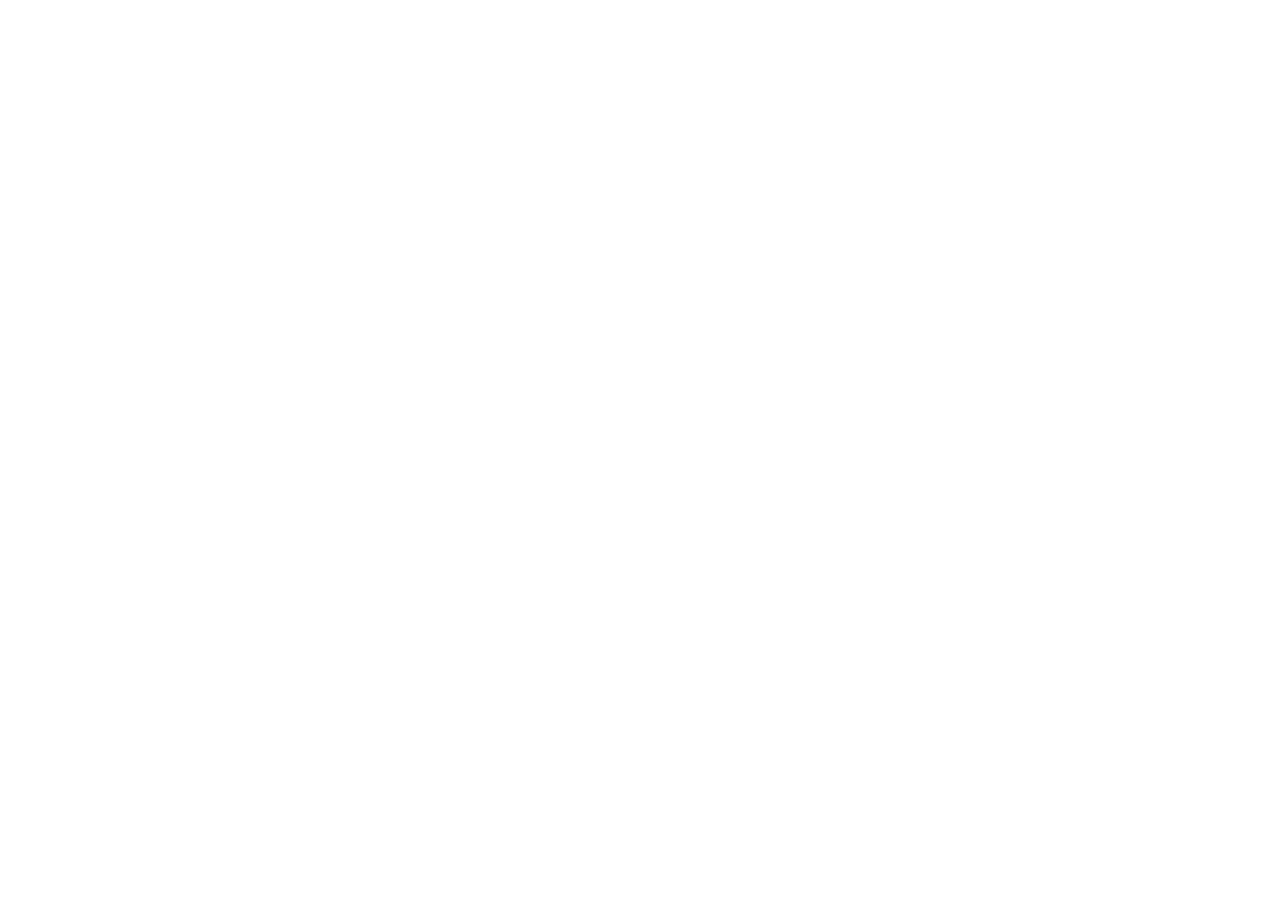
==== index.html @ 02a5c90d "first commit" ====
<!DOCTYPE html>
<html lang="da">
  <head>
    <meta charset="UTF-8" />
    <meta http-equiv="X-UA-Compatible" content="IE=edge" />
    <meta name="viewport" content="width=device-width, initial-scale=1.0" />
    <link rel="stylesheet" href="stylesheet.css" />
    <title>Document</title>
  </head>
  <body>
    <header></header>
    <main></main>
    <footer></footer>
    <script src="script.js"></script>
  </body>
</html>
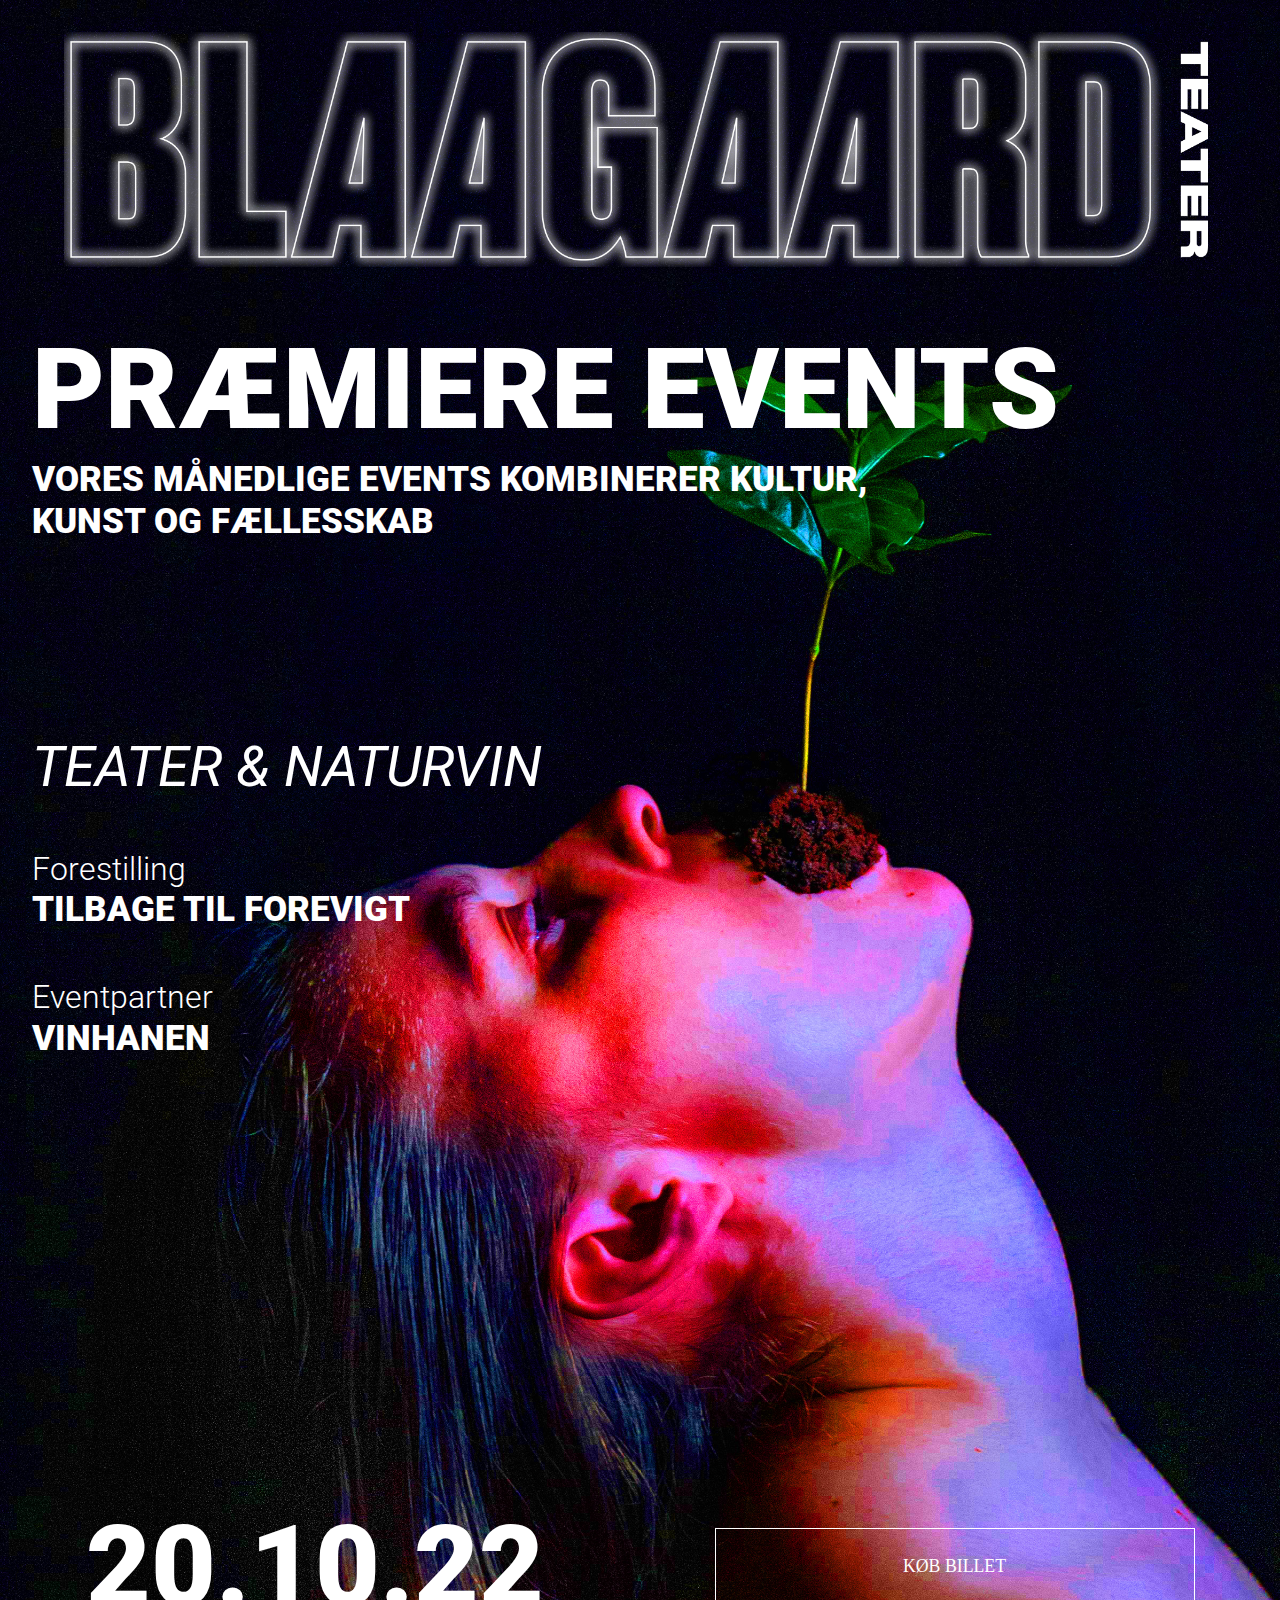
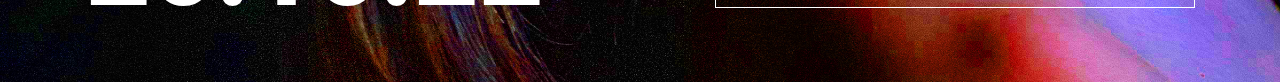
==== commit 578b9564: "last commit" ====
--- a/index.html
+++ b/index.html
@@ -4,13 +4,44 @@
     <meta charset="UTF-8" />
     <meta http-equiv="X-UA-Compatible" content="IE=edge" />
     <meta name="viewport" content="width=device-width, initial-scale=1.0" />
+    <link rel="preconnect" href="https://fonts.googleapis.com" />
+    <link rel="preconnect" href="https://fonts.gstatic.com" crossorigin />
+    <link rel="preconnect" href="https://fonts.googleapis.com" />
+    <link rel="preconnect" href="https://fonts.gstatic.com" crossorigin />
+    <link
+      href="https://fonts.googleapis.com/css2?family=Roboto:ital,wght@0,300;0,400;0,900;1,400;1,900&display=swap"
+      rel="stylesheet"
+    />
     <link rel="stylesheet" href="stylesheet.css" />
     <title>Document</title>
   </head>
   <body>
-    <header></header>
-    <main></main>
-    <footer></footer>
+    <header>
+      <img
+        src="Blaagaard_Teater_Glow_Vertikalt.png"
+        alt="blaagaard teater logo"
+      />
+    </header>
+    <main>
+      <div class="div1">
+        <h1>PRÆMIERE EVENTS</h1>
+        <h3>VORES MÅNEDLIGE EVENTS KOMBINERER KULTUR, KUNST OG FÆLLESSKAB</h3>
+      </div>
+
+      <div class="div2">
+        <h2>TEATER & NATURVIN</h2>
+        <p>Forestilling</p>
+        <h3>TILBAGE TIL FOREVIGT</h3>
+      </div>
+      <div class="div3">
+        <p>Eventpartner</p>
+        <h3>VINHANEN</h3>
+      </div>
+    </main>
+    <footer>
+      <h1>20.10.22</h1>
+      <button class="hover-glow">KØB BILLET</button>
+    </footer>
     <script src="script.js"></script>
   </body>
 </html>
--- a/stylesheet.css
+++ b/stylesheet.css
@@ -0,0 +1,118 @@
+* {
+    all: unset;
+    display: revert;
+    cursor: revert;
+    box-sizing: border-box;
+}
+
+
+#div{
+    grid-column: 1/3;
+}
+
+body{
+    background-image: url('tilbageTilForevigt.jpg');
+    background-size: cover;
+    height: 100%;
+}
+
+header{
+    display: flex;
+    align-items: center;
+    justify-content: center;
+    margin: 2rem 0 3.5rem 0;
+}
+
+main{
+    margin: 0 3rem 0 2rem;
+}
+
+.div1{
+    margin-bottom: 12rem;
+}
+
+.div2{
+    margin-bottom: 3rem;
+}
+
+.div2 h2{
+    font-weight: 400;
+    font-style: italic;
+    margin-bottom: 3rem;
+}
+
+img{
+    width: 90%
+}
+
+h1, h2, h3, p {
+    color: white;
+    font-family: 'roboto';
+    max-width: 45ch;
+    line-height: 1.2em;
+  
+
+}
+h1{
+    font-size: 7em;
+    font-family: 'Roboto';
+    font-weight: 900;
+}
+
+h2{
+    font-size: 3.5em;
+}
+
+h3{
+    font-size: 2.2em;
+    font-weight: 900;
+}
+
+p{
+    font-weight: 300;
+    font-size: 2em;
+}
+
+footer{
+    display: flex;
+    flex-wrap: wrap;
+    justify-content: space-around;
+    position: sticky;
+    margin-top: 49vh;
+    padding-bottom: 3rem;
+}
+
+button.hover-glow:hover{
+    box-shadow: inset 0px 0px 1rem 0px #FFFFFF;
+  }
+  button.hover-glow{
+    transition: 0.2s;
+  }
+
+  button {
+    width: 30rem;
+    height: 5rem;
+    color: white;
+    background: none;
+    border: none;
+    outline: none;
+    border: 1px solid white;
+    padding: 0.6rem 1.3rem 0.7rem;
+    font-size: 1.111rem;
+    cursor: pointer;
+    text-align: center;
+    margin-top: 1.75rem;
+  }
+
+
+  @media (max-width: 768px){
+    h1{
+        font-size: 5em;
+    }
+
+    footer{
+        margin-top: 33vh;
+    }
+  }
+
+  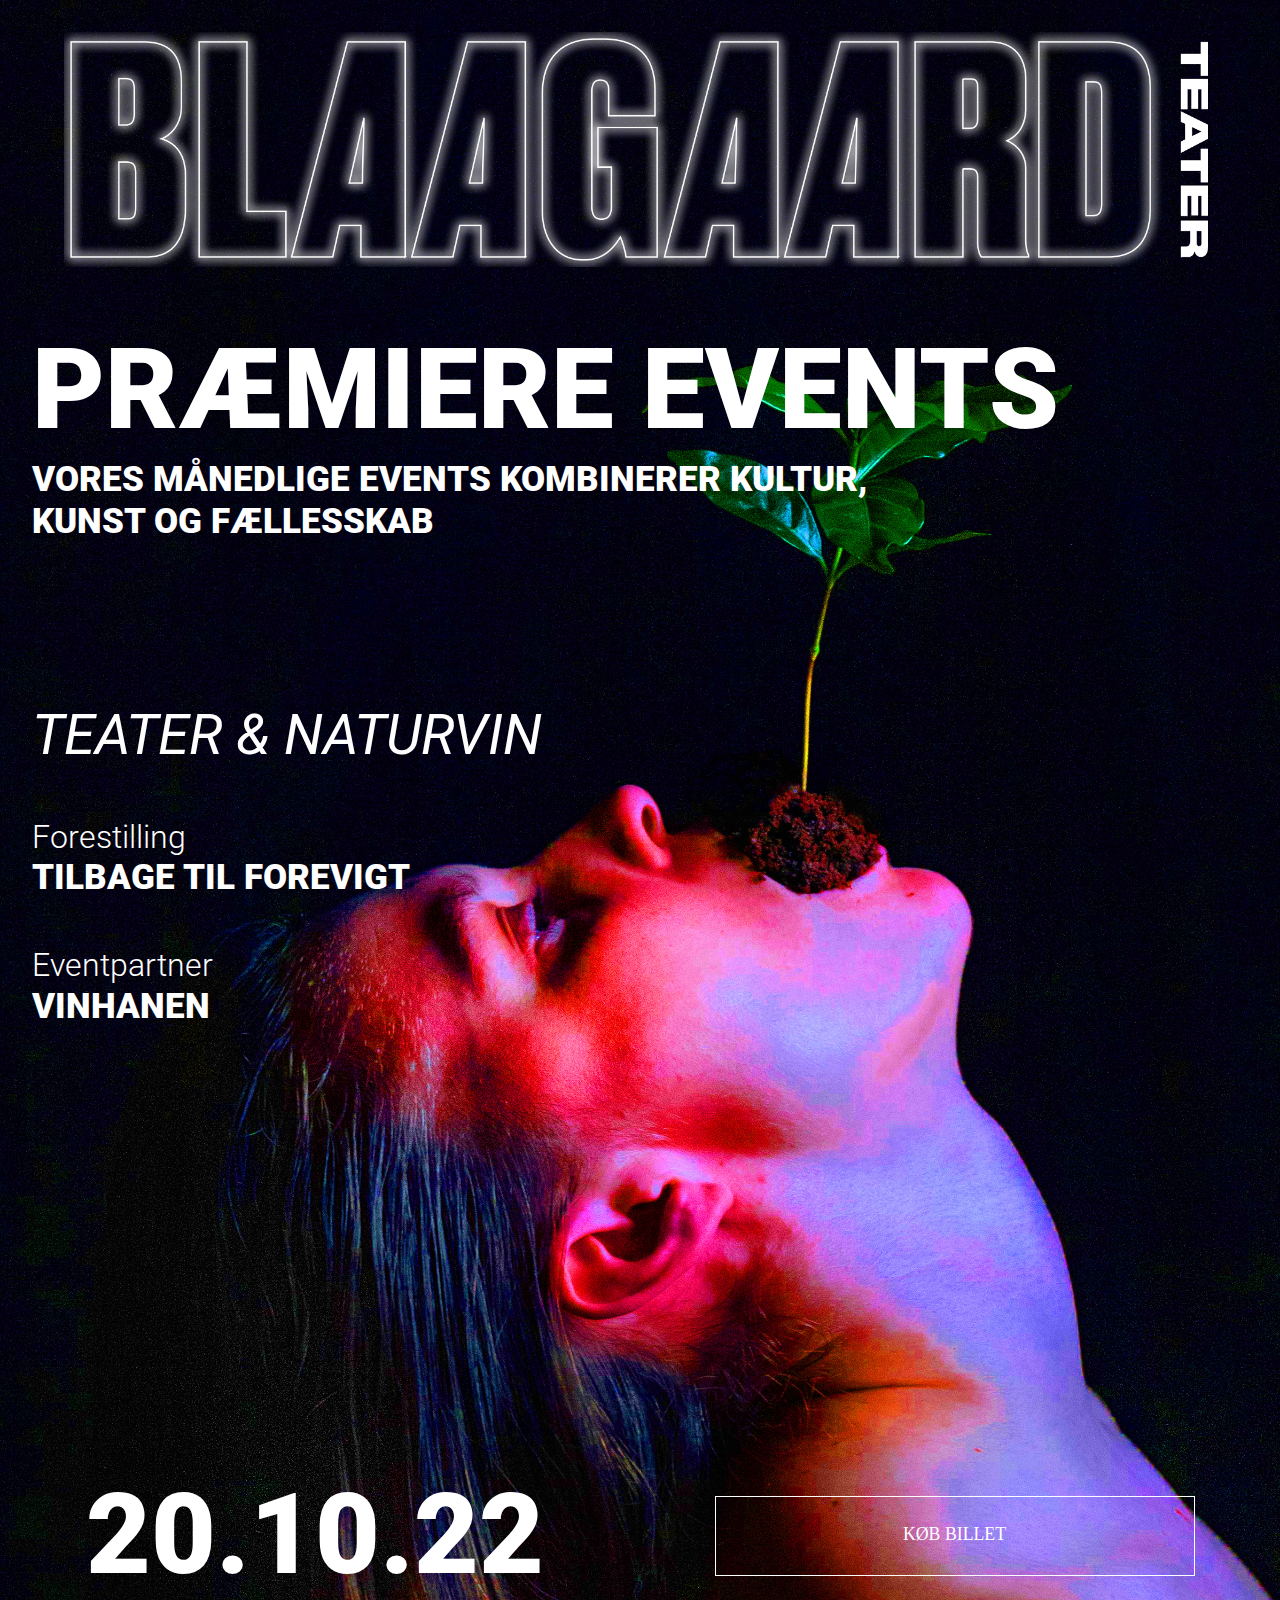
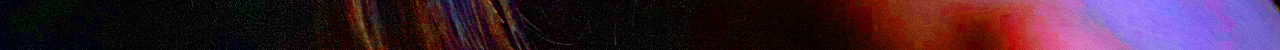
==== commit b64b79bb: "last changes" ====
--- a/index.html
+++ b/index.html
@@ -31,7 +31,9 @@
       <div class="div2">
         <h2>TEATER & NATURVIN</h2>
         <p>Forestilling</p>
-        <h3>TILBAGE TIL FOREVIGT</h3>
+        <a href="https://blaagaardteater.dk/program/tilbage-til-for-evigt"
+          ><h3>TILBAGE TIL FOREVIGT</h3></a
+        >
       </div>
       <div class="div3">
         <p>Eventpartner</p>
--- a/stylesheet.css
+++ b/stylesheet.css
@@ -28,7 +28,7 @@
 }
 
 .div1{
-    margin-bottom: 12rem;
+    margin-bottom: 10rem;
 }
 
 .div2{
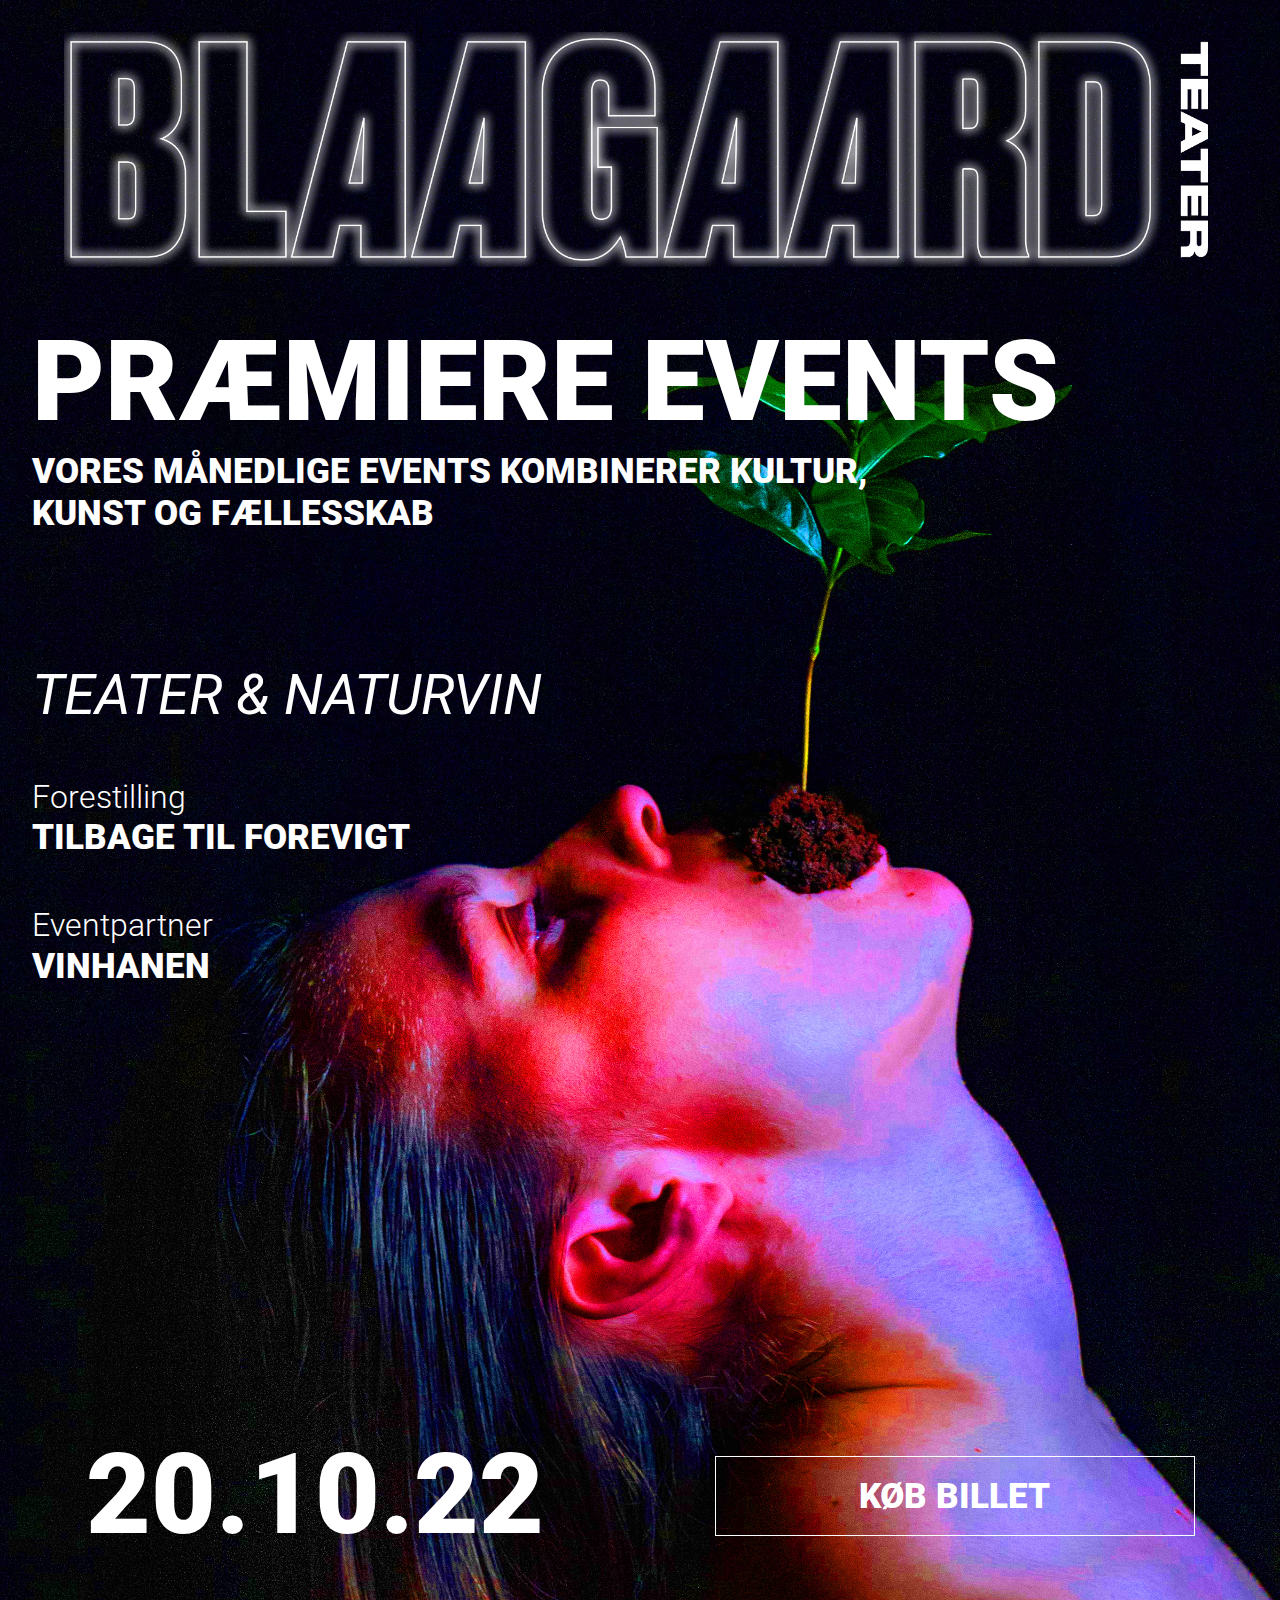
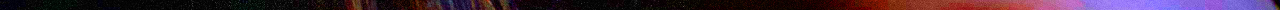
==== commit 24b29c49: "last changes" ====
--- a/index.html
+++ b/index.html
@@ -15,7 +15,7 @@
     <link rel="stylesheet" href="stylesheet.css" />
     <title>Document</title>
   </head>
-  <body>
+  <body id="kampagne">
     <header>
       <img
         src="Blaagaard_Teater_Glow_Vertikalt.png"
@@ -42,7 +42,7 @@
     </main>
     <footer>
       <h1>20.10.22</h1>
-      <button class="hover-glow">KØB BILLET</button>
+      <button class="hover-glow"><h3>KØB BILLET</h3></button>
     </footer>
     <script src="script.js"></script>
   </body>
--- a/stylesheet.css
+++ b/stylesheet.css
@@ -10,7 +10,7 @@
     grid-column: 1/3;
 }
 
-body{
+#kampagne {
     background-image: url('tilbageTilForevigt.jpg');
     background-size: cover;
     height: 100%;
@@ -20,7 +20,7 @@
     display: flex;
     align-items: center;
     justify-content: center;
-    margin: 2rem 0 3.5rem 0;
+    margin: 2rem 0 3rem 0;
 }
 
 main{
@@ -28,7 +28,7 @@
 }
 
 .div1{
-    margin-bottom: 10rem;
+    margin-bottom: 8rem;
 }
 
 .div2{
@@ -94,14 +94,15 @@
     height: 5rem;
     color: white;
     background: none;
-    border: none;
     outline: none;
     border: 1px solid white;
-    padding: 0.6rem 1.3rem 0.7rem;
-    font-size: 1.111rem;
     cursor: pointer;
     text-align: center;
     margin-top: 1.75rem;
+  }
+
+  a:hover h3{
+    text-decoration: underline;
   }
 
 
@@ -113,6 +114,11 @@
     footer{
         margin-top: 33vh;
     }
+    button{
+        width: 25rem;
+    }
+
+
   }
 
   